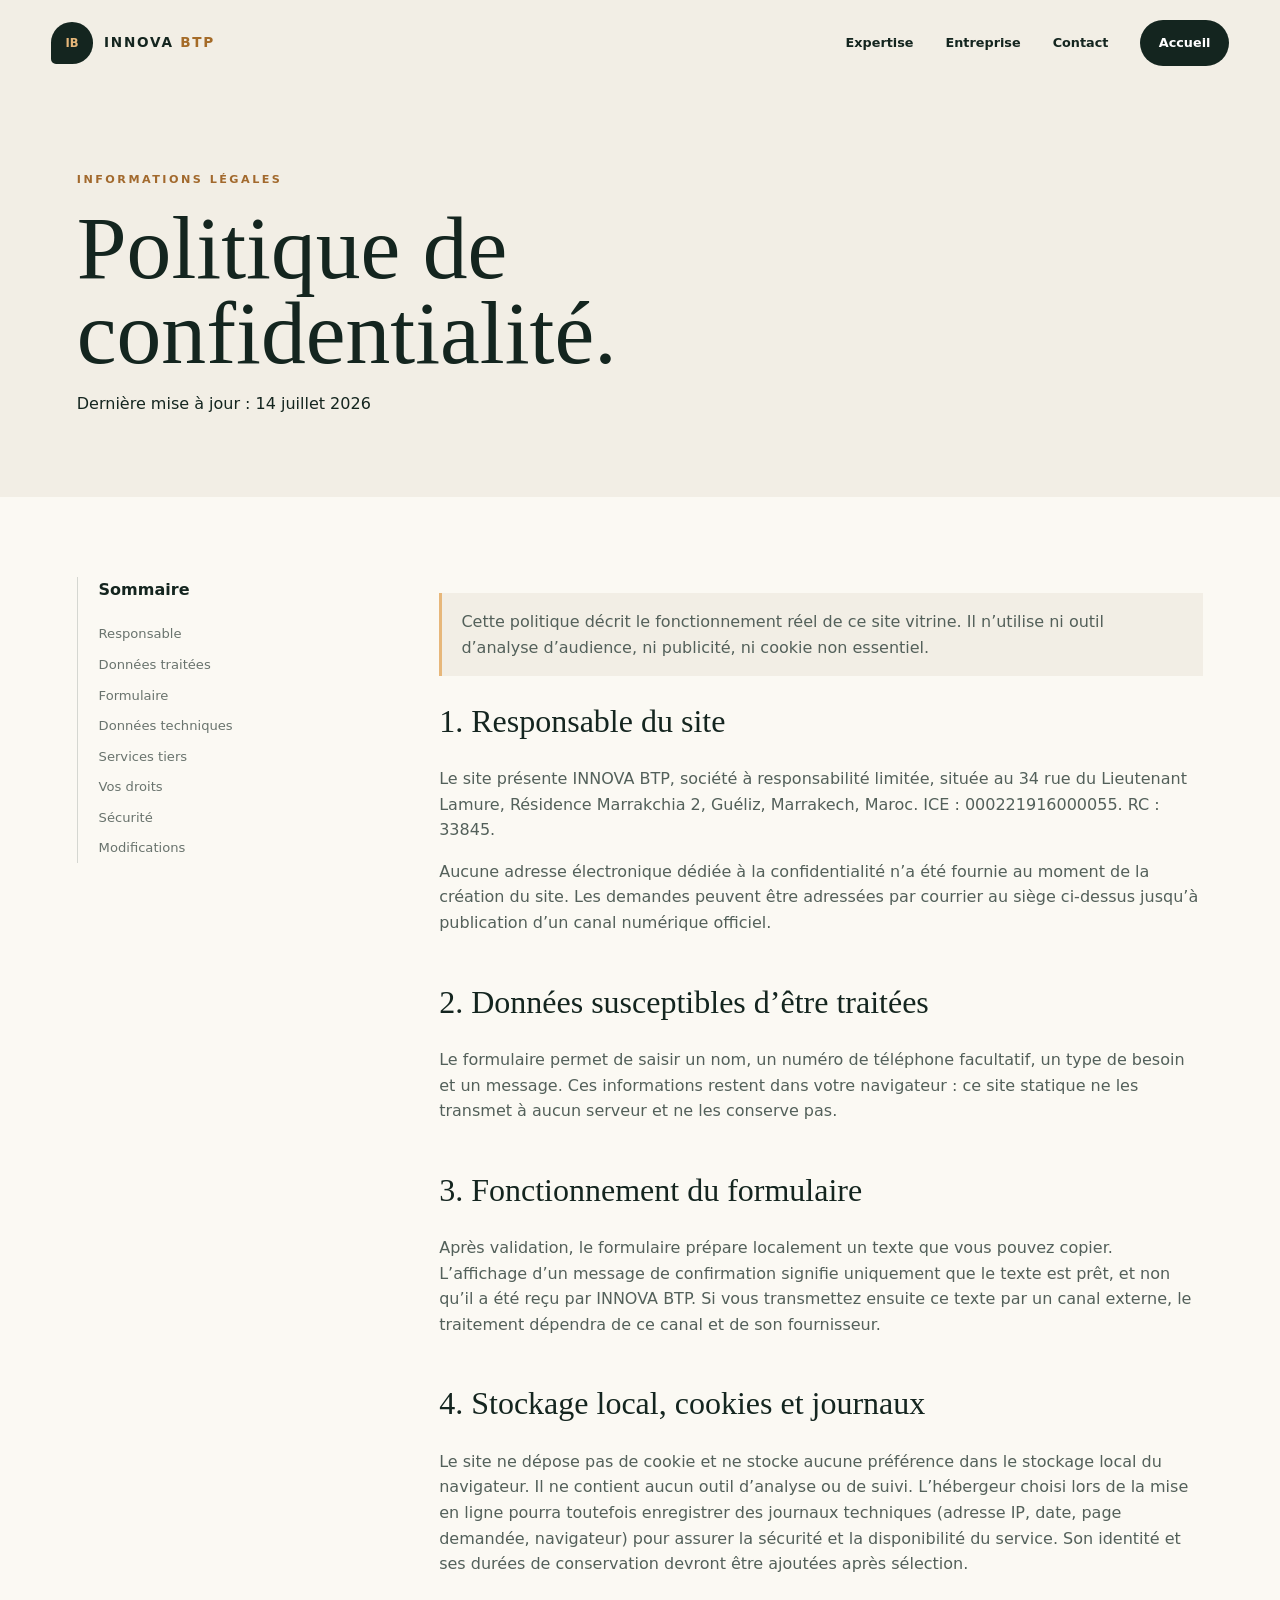
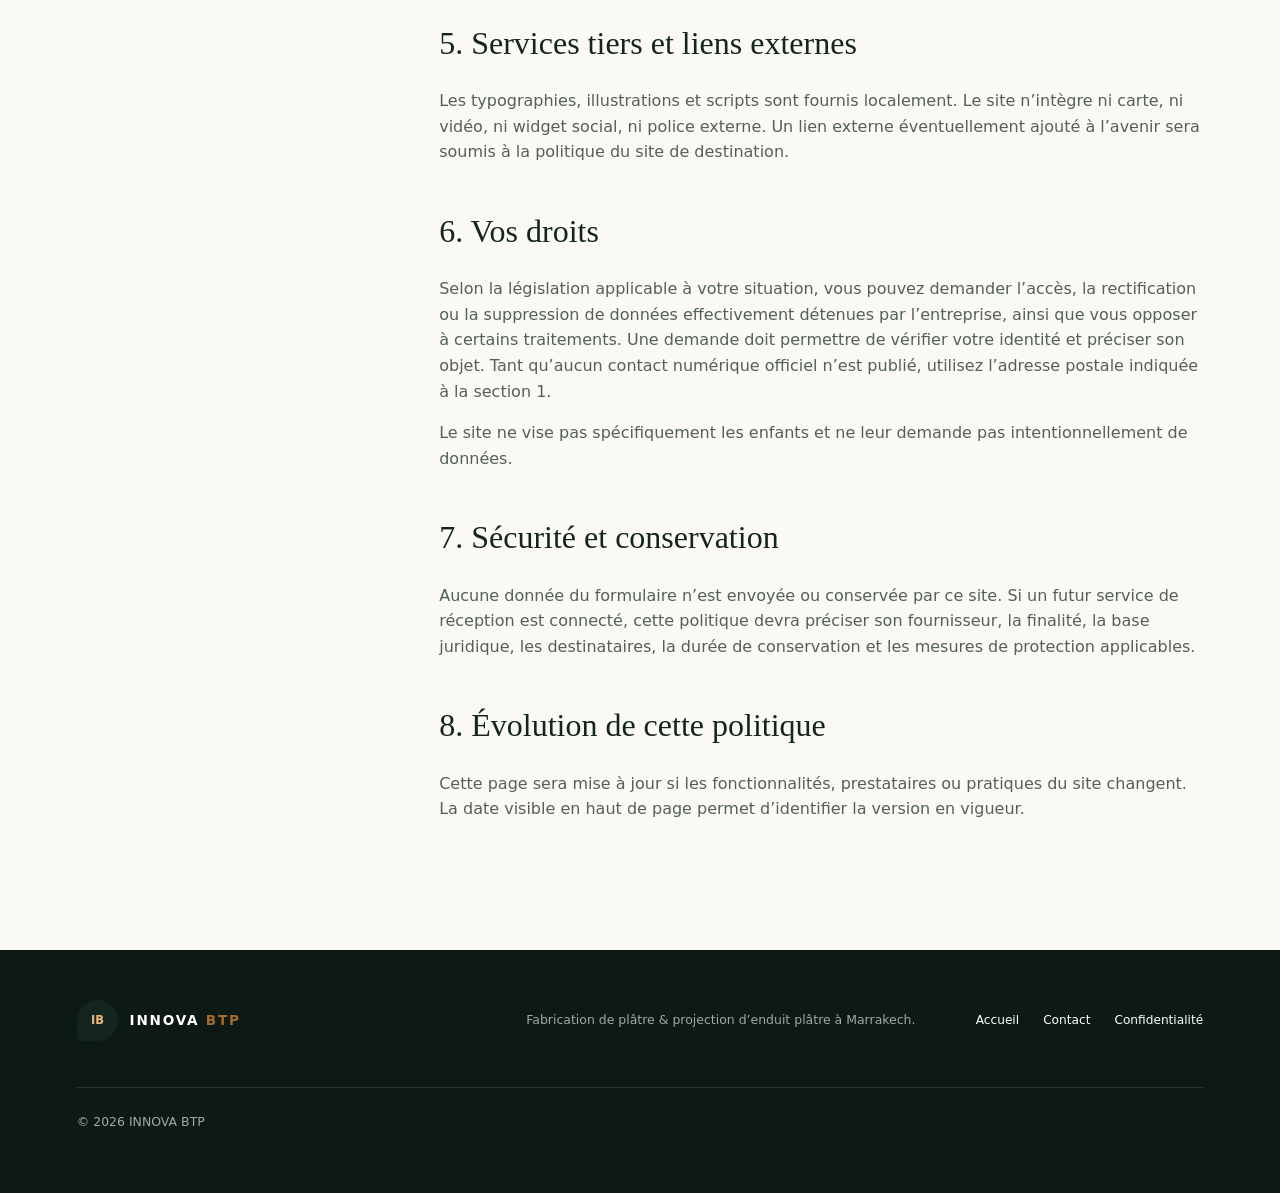
==== privacy-policy.html @ 07062263 "Add files via upload" ====
<!doctype html><html lang="fr"><head><meta charset="utf-8"><meta name="viewport" content="width=device-width,initial-scale=1"><title>Politique de confidentialité — INNOVA BTP</title><meta name="description" content="Politique de confidentialité du site vitrine INNOVA BTP."><meta name="theme-color" content="#14251f"><meta property="og:title" content="Politique de confidentialité — INNOVA BTP"><meta property="og:description" content="Informations sur le traitement des données sur le site INNOVA BTP."><meta property="og:type" content="website"><link rel="icon" href="assets/icons/favicon.svg" type="image/svg+xml"><link rel="stylesheet" href="assets/css/style.css"><link rel="stylesheet" href="assets/css/animations.css"><link rel="stylesheet" href="assets/css/responsive.css"></head><body>
<a class="skip" href="#main">Aller au contenu</a><header class="site-header scrolled" id="header"><a class="brand" href="index.html"><span class="brand-mark">IB</span><span>INNOVA <b>BTP</b></span></a><button class="menu-toggle" aria-expanded="false" aria-controls="nav"><span></span><span></span><span></span><span class="sr-only">Menu</span></button><nav id="nav"><a href="index.html#expertise">Expertise</a><a href="index.html#entreprise">Entreprise</a><a href="index.html#contact">Contact</a><a class="nav-cta" href="index.html">Accueil</a></nav></header>
<main id="main"><section class="legal-hero"><p class="eyebrow">Informations légales</p><h1>Politique de<br>confidentialité.</h1><p>Dernière mise à jour&nbsp;: 14 juillet 2026</p></section><div class="legal-layout"><aside class="toc" aria-label="Sommaire"><strong>Sommaire</strong><a href="#responsable">Responsable</a><a href="#donnees">Données traitées</a><a href="#formulaire">Formulaire</a><a href="#technique">Données techniques</a><a href="#tiers">Services tiers</a><a href="#droits">Vos droits</a><a href="#securite">Sécurité</a><a href="#modifications">Modifications</a></aside><article class="legal-content">
<p class="notice">Cette politique décrit le fonctionnement réel de ce site vitrine. Il n’utilise ni outil d’analyse d’audience, ni publicité, ni cookie non essentiel.</p>
<section id="responsable"><h2>1. Responsable du site</h2><p>Le site présente INNOVA BTP, société à responsabilité limitée, située au 34 rue du Lieutenant Lamure, Résidence Marrakchia 2, Guéliz, Marrakech, Maroc. ICE&nbsp;: 000221916000055. RC&nbsp;: 33845.</p><p>Aucune adresse électronique dédiée à la confidentialité n’a été fournie au moment de la création du site. Les demandes peuvent être adressées par courrier au siège ci-dessus jusqu’à publication d’un canal numérique officiel.</p></section>
<section id="donnees"><h2>2. Données susceptibles d’être traitées</h2><p>Le formulaire permet de saisir un nom, un numéro de téléphone facultatif, un type de besoin et un message. Ces informations restent dans votre navigateur&nbsp;: ce site statique ne les transmet à aucun serveur et ne les conserve pas.</p></section>
<section id="formulaire"><h2>3. Fonctionnement du formulaire</h2><p>Après validation, le formulaire prépare localement un texte que vous pouvez copier. L’affichage d’un message de confirmation signifie uniquement que le texte est prêt, et non qu’il a été reçu par INNOVA BTP. Si vous transmettez ensuite ce texte par un canal externe, le traitement dépendra de ce canal et de son fournisseur.</p></section>
<section id="technique"><h2>4. Stockage local, cookies et journaux</h2><p>Le site ne dépose pas de cookie et ne stocke aucune préférence dans le stockage local du navigateur. Il ne contient aucun outil d’analyse ou de suivi. L’hébergeur choisi lors de la mise en ligne pourra toutefois enregistrer des journaux techniques (adresse IP, date, page demandée, navigateur) pour assurer la sécurité et la disponibilité du service. Son identité et ses durées de conservation devront être ajoutées après sélection.</p></section>
<section id="tiers"><h2>5. Services tiers et liens externes</h2><p>Les typographies, illustrations et scripts sont fournis localement. Le site n’intègre ni carte, ni vidéo, ni widget social, ni police externe. Un lien externe éventuellement ajouté à l’avenir sera soumis à la politique du site de destination.</p></section>
<section id="droits"><h2>6. Vos droits</h2><p>Selon la législation applicable à votre situation, vous pouvez demander l’accès, la rectification ou la suppression de données effectivement détenues par l’entreprise, ainsi que vous opposer à certains traitements. Une demande doit permettre de vérifier votre identité et préciser son objet. Tant qu’aucun contact numérique officiel n’est publié, utilisez l’adresse postale indiquée à la section 1.</p><p>Le site ne vise pas spécifiquement les enfants et ne leur demande pas intentionnellement de données.</p></section>
<section id="securite"><h2>7. Sécurité et conservation</h2><p>Aucune donnée du formulaire n’est envoyée ou conservée par ce site. Si un futur service de réception est connecté, cette politique devra préciser son fournisseur, la finalité, la base juridique, les destinataires, la durée de conservation et les mesures de protection applicables.</p></section>
<section id="modifications"><h2>8. Évolution de cette politique</h2><p>Cette page sera mise à jour si les fonctionnalités, prestataires ou pratiques du site changent. La date visible en haut de page permet d’identifier la version en vigueur.</p></section>
</article></div></main><footer><a class="brand" href="index.html"><span class="brand-mark">IB</span><span>INNOVA <b>BTP</b></span></a><p>Fabrication de plâtre & projection d’enduit plâtre à Marrakech.</p><div class="footer-links"><a href="index.html">Accueil</a><a href="index.html#contact">Contact</a><a href="privacy-policy.html" aria-current="page">Confidentialité</a></div><p class="copyright">© <span id="year"></span> INNOVA BTP</p></footer><button class="to-top" aria-label="Retour en haut">↑</button><script src="assets/js/main.js" defer></script><script src="assets/js/animations.js" defer></script></body></html>
---- assets/css/style.css ----
:root{--ink:#14251f;--ink2:#1d332b;--cream:#f2eee5;--paper:#fbf9f3;--sand:#e7b77a;--sage:#9eb19f;--muted:#69736d;--line:rgba(20,37,31,.16);--radius:1.25rem;--shadow:0 24px 70px rgba(20,37,31,.12);--section:clamp(5rem,10vw,9rem);--ease:cubic-bezier(.22,1,.36,1)}
*{box-sizing:border-box}html{scroll-behavior:smooth;scroll-padding-top:6rem}body{margin:0;background:var(--paper);color:var(--ink);font-family:Inter,ui-sans-serif,system-ui,-apple-system,"Segoe UI",sans-serif;line-height:1.6;overflow-x:hidden}body.menu-open{overflow:hidden}a{color:inherit}button,input,select,textarea{font:inherit}img,svg{display:block;max-width:100%}.sr-only{position:absolute;width:1px;height:1px;padding:0;margin:-1px;overflow:hidden;clip:rect(0,0,0,0);white-space:nowrap;border:0}.skip{position:fixed;z-index:1000;left:1rem;top:-5rem;background:#fff;padding:.8rem 1rem}.skip:focus{top:1rem}a:focus-visible,button:focus-visible,input:focus-visible,select:focus-visible,textarea:focus-visible{outline:3px solid var(--sand);outline-offset:4px}
.site-header{position:fixed;z-index:100;inset:0 0 auto;display:flex;align-items:center;justify-content:space-between;padding:1.25rem clamp(1.25rem,4vw,4.5rem);transition:.4s var(--ease)}.site-header.scrolled{padding-top:.75rem;padding-bottom:.75rem;background:rgba(251,249,243,.9);backdrop-filter:blur(18px);box-shadow:0 1px var(--line)}.brand{display:inline-flex;align-items:center;gap:.7rem;text-decoration:none;font-size:.85rem;font-weight:700;letter-spacing:.13em}.brand b{color:#a56b28}.brand-mark{display:grid;place-items:center;width:2.6rem;height:2.6rem;border-radius:50% 50% 50% 12%;background:var(--ink);color:var(--sand);font-size:.72rem;letter-spacing:0}.site-header nav{display:flex;align-items:center;gap:clamp(1.25rem,2.5vw,2.75rem)}.site-header nav a{text-decoration:none;font-size:.8rem;font-weight:650;position:relative}.site-header nav a:not(.nav-cta):after{content:"";position:absolute;inset:auto 0 -.45rem;height:1px;background:var(--ink);transform:scaleX(0);transform-origin:right;transition:.35s}.site-header nav a:hover:after{transform:scaleX(1);transform-origin:left}.nav-cta{background:var(--ink);color:#fff;padding:.8rem 1.15rem;border-radius:999px}.mobile-legal{display:none}.menu-toggle{display:none;background:none;border:0;padding:.6rem}.menu-toggle span:not(.sr-only){display:block;width:24px;height:2px;background:var(--ink);margin:5px;transition:.3s}
.hero{min-height:100svh;position:relative;display:grid;grid-template-columns:1.1fr .9fr;align-items:center;padding:9rem clamp(1.25rem,6vw,7rem) 5rem;overflow:hidden;background:linear-gradient(125deg,var(--paper),var(--cream))}.hero-grid{position:absolute;inset:0;background-image:linear-gradient(var(--line) 1px,transparent 1px),linear-gradient(90deg,var(--line) 1px,transparent 1px);background-size:70px 70px;mask-image:linear-gradient(to right,#000,transparent 75%);opacity:.35}.hero-copy{position:relative;z-index:2;max-width:780px}.eyebrow,.section-tag{font-size:.7rem;text-transform:uppercase;letter-spacing:.22em;font-weight:750}.eyebrow{color:#a2692d}.hero h1,.display{font-family:Georgia,"Times New Roman",serif;font-weight:400;letter-spacing:-.055em;line-height:.92}.hero h1{font-size:clamp(3.5rem,7.4vw,8.5rem);margin:1rem 0 1.8rem}.hero h1 em,.display span{font-weight:400;color:#a2692d}.hero-lead{font-size:clamp(1rem,1.4vw,1.25rem);max-width:620px;color:var(--muted)}.hero-actions{display:flex;align-items:center;gap:1.5rem;margin-top:2.5rem}.button{border:0;display:inline-flex;align-items:center;justify-content:center;gap:1rem;text-decoration:none;font-weight:700;font-size:.83rem;cursor:pointer;min-height:3.3rem;border-radius:999px;transition:.35s var(--ease)}.button.primary{padding:0 1.5rem;color:#fff;background:var(--ink);box-shadow:0 12px 30px rgba(20,37,31,.2)}.button.primary:hover{background:#a2692d;transform:translateY(-3px)}.button.text:hover{gap:1.4rem}.hero-visual{position:relative;z-index:1;display:grid;place-items:center}.arch{width:min(32vw,470px);aspect-ratio:.75;border-radius:50% 50% 1rem 1rem;background:var(--ink);padding:clamp(1.2rem,2vw,2rem);position:relative;box-shadow:var(--shadow)}.arch-inner{height:100%;border-radius:50% 50% .4rem .4rem;background:linear-gradient(155deg,#cbbda7,#f1eadd 46%,#a8957c);position:relative;overflow:hidden}.arch-inner:before{content:"";position:absolute;width:130%;height:45%;bottom:-8%;left:-15%;background:linear-gradient(10deg,#e8e0d3,#b2a28e);transform:skewY(-6deg)}.arch-inner:after{content:"";position:absolute;inset:9% 12% 18%;border:1px solid rgba(20,37,31,.22);border-radius:50% 50% 0 0;box-shadow:inset 20px 0 rgba(255,255,255,.13)}.material-card{position:absolute;right:-15%;bottom:10%;background:rgba(251,249,243,.92);backdrop-filter:blur(15px);padding:1.3rem 1.5rem;min-width:190px;box-shadow:var(--shadow);border-radius:.8rem}.material-card span{font:italic 1rem Georgia;color:#a2692d}.material-card strong,.material-card small{display:block}.material-card strong{margin-top:.6rem}.material-card small{color:var(--muted)}.orb{position:absolute;border-radius:50%;filter:blur(2px)}.orb-one{width:15rem;height:15rem;background:rgba(231,183,122,.25);right:30%;top:10%}.orb-two{width:9rem;height:9rem;border:1px solid var(--sage);right:3%;bottom:12%}.scroll-cue{position:absolute;bottom:2rem;left:clamp(1.25rem,4vw,4.5rem);font-size:.65rem;letter-spacing:.18em;text-transform:uppercase;display:flex;align-items:center;gap:.8rem;transform:rotate(-90deg);transform-origin:left}.scroll-cue span{width:38px;height:1px;background:var(--ink)}
.marquee{overflow:hidden;background:var(--ink);color:#fff;padding:1rem 0;white-space:nowrap}.marquee div{display:inline-block;font-size:.72rem;letter-spacing:.17em;animation:marquee 25s linear infinite}.marquee i{color:var(--sand);padding:0 2rem}.section{padding:var(--section) clamp(1.25rem,6vw,7rem)}.intro{display:grid;grid-template-columns:minmax(120px,.35fr) 1fr;gap:4rem}.display{font-size:clamp(2.8rem,6vw,6.5rem);margin:0;max-width:1100px}.intro-grid{display:grid;grid-template-columns:1fr 1fr;gap:clamp(2rem,6vw,7rem);margin-top:4rem;max-width:1000px}.intro-grid p{margin:0;color:var(--muted)}.intro-grid .lead{font-size:clamp(1.15rem,1.7vw,1.5rem);color:var(--ink)}.expertise{background:var(--cream)}.section-head{display:flex;justify-content:space-between;align-items:end;margin-bottom:3rem}.section-head h2{font:400 clamp(2rem,4vw,4.5rem) Georgia;margin:0;max-width:650px}.service-grid{display:grid;grid-template-columns:1fr 1fr;gap:1.4rem}.service-card{min-height:570px;padding:clamp(1.6rem,3vw,3rem);background:var(--paper);border-radius:var(--radius);position:relative;overflow:hidden;transform-style:preserve-3d}.service-card.dark{background:var(--ink);color:#fff}.service-no{position:absolute;right:2rem;top:1.5rem;color:var(--muted);font:italic 1rem Georgia}.service-card svg{height:240px;margin:1.5rem auto;fill:none;stroke:currentColor;stroke-width:1.2}.service-card svg .accent{stroke:#bd7d35;stroke-width:3}.service-card h3{font:400 clamp(1.8rem,3vw,3.2rem) Georgia;margin:1rem 0}.service-card p{max-width:520px;color:var(--muted)}.service-card.dark p{color:#bdc5c1}.service-card a{text-decoration:none;font-size:.8rem;font-weight:700;display:inline-flex;gap:1rem;margin-top:1rem}.process{background:var(--ink);color:#fff;display:grid;grid-template-columns:.8fr 1.2fr;gap:clamp(3rem,8vw,10rem)}.process .section-tag{color:var(--sand)}.process-copy p{color:#aeb8b3;max-width:500px}.steps{list-style:none;padding:0;margin:0}.steps li{display:grid;grid-template-columns:70px 1fr;gap:1rem;padding:1.8rem 0;border-top:1px solid rgba(255,255,255,.16)}.steps li:last-child{border-bottom:1px solid rgba(255,255,255,.16)}.steps li>span{font:italic 1rem Georgia;color:var(--sand)}.steps h3{margin:0;font:400 1.5rem Georgia}.steps p{margin:.3rem 0 0;color:#aeb8b3}.identity{background:var(--sand)}.identity-card{background:var(--paper);padding:clamp(2rem,5vw,5rem);border-radius:var(--radius)}.identity-card h2{font:400 clamp(2.4rem,5vw,5rem) Georgia;max-width:800px;line-height:1;margin:.8rem 0 4rem}.identity-card dl{display:grid;grid-template-columns:repeat(4,1fr);margin:0;border-top:1px solid var(--line)}.identity-card dl div{padding:1.5rem 1rem 0 0}.identity-card dt{font-size:.7rem;text-transform:uppercase;letter-spacing:.15em;color:var(--muted)}.identity-card dd{margin:.5rem 0 0;font-weight:750}.faq{display:grid;grid-template-columns:.75fr 1.25fr;gap:clamp(3rem,7vw,8rem)}.accordion article{border-top:1px solid var(--line)}.accordion article:last-child{border-bottom:1px solid var(--line)}.accordion button{width:100%;display:flex;justify-content:space-between;align-items:center;text-align:left;padding:1.6rem 0;background:none;border:0;color:var(--ink);font-size:1.05rem;font-weight:700;cursor:pointer}.accordion button i{font:400 1.5rem Georgia;transition:.3s}.accordion button[aria-expanded=true] i{transform:rotate(45deg)}.answer{display:grid;grid-template-rows:0fr;transition:.4s var(--ease)}.answer p{overflow:hidden;margin:0;color:var(--muted)}.accordion button[aria-expanded=true]+.answer{grid-template-rows:1fr}.accordion button[aria-expanded=true]+.answer p{padding-bottom:1.5rem}.contact{background:#a2692d;color:#fff;padding:var(--section) clamp(1.25rem,6vw,7rem);display:grid;grid-template-columns:.85fr 1.15fr;gap:clamp(3rem,8vw,9rem)}.contact h2{font:400 clamp(3rem,6vw,6rem) Georgia;line-height:.95;margin:1rem 0 2rem}.contact-copy>p{max-width:530px;color:#f0dec9}.contact address{font-style:normal;margin-top:3rem}.contact form{display:grid;grid-template-columns:1fr 1fr;gap:1.3rem;background:var(--paper);color:var(--ink);padding:clamp(1.5rem,4vw,3rem);border-radius:var(--radius)}.field{display:flex;flex-direction:column;gap:.45rem}.field.full,.button.full,.form-status{grid-column:1/-1}.field label{font-size:.75rem;font-weight:750}.field input,.field select,.field textarea{width:100%;border:0;border-bottom:1px solid var(--line);background:transparent;padding:.8rem .2rem;color:var(--ink);border-radius:0}.field textarea{resize:vertical}.field small{color:#a13d2d;min-height:1em;font-size:.7rem}.field.invalid input,.field.invalid select,.field.invalid textarea{border-color:#a13d2d}.consent{display:grid;grid-template-columns:auto 1fr;align-items:start}.consent input{width:1.1rem;height:1.1rem;margin-top:.15rem}.consent small{grid-column:2}.button.light{background:var(--ink);color:#fff}.form-status{font-size:.82rem;white-space:pre-wrap}footer{background:#0c1915;color:#fff;padding:3rem clamp(1.25rem,6vw,7rem);display:grid;grid-template-columns:1fr 1fr auto;gap:2rem;align-items:center}footer>p{color:#9eaaa4;font-size:.78rem}.footer-links{display:flex;gap:1.5rem}.footer-links a{font-size:.76rem;text-decoration:none}.copyright{grid-column:1/-1;padding-top:1.5rem;border-top:1px solid rgba(255,255,255,.12)}.to-top{position:fixed;z-index:50;right:1.2rem;bottom:1.2rem;width:3rem;height:3rem;border-radius:50%;border:0;background:var(--ink);color:#fff;opacity:0;transform:translateY(1rem);pointer-events:none;transition:.3s}.to-top.visible{opacity:1;transform:none;pointer-events:auto}
.legal-hero{padding:10rem clamp(1.25rem,6vw,7rem) 4rem;background:var(--cream)}.legal-hero h1{font:400 clamp(3rem,7vw,7rem) Georgia;line-height:.95;margin:1rem 0}.legal-layout{display:grid;grid-template-columns:260px minmax(0,780px);gap:clamp(3rem,8vw,9rem);padding:5rem clamp(1.25rem,6vw,7rem);justify-content:center}.toc{position:sticky;top:7rem;align-self:start;border-left:1px solid var(--line);padding-left:1.3rem}.toc strong{display:block;margin-bottom:1rem}.toc a{display:block;text-decoration:none;color:var(--muted);font-size:.82rem;padding:.3rem 0}.legal-content section{margin-bottom:3rem}.legal-content h2{font:400 2rem Georgia;line-height:1.15}.legal-content p,.legal-content li{color:#53605a}.notice{padding:1rem 1.2rem;background:var(--cream);border-left:3px solid var(--sand)}
---- assets/css/animations.css ----
.loader{position:fixed;z-index:999;inset:0;display:grid;place-items:center;background:var(--ink);color:var(--sand);transition:.7s var(--ease)}.loader span{font:italic 2rem Georgia;animation:pulse 1s infinite alternate}.loaded .loader{opacity:0;visibility:hidden}.reveal{opacity:0;transform:translateY(30px);transition:opacity .8s var(--ease),transform .8s var(--ease)}.reveal.visible{opacity:1;transform:none}.split-title{opacity:0;transform:translateY(35px);transition:1s .15s var(--ease)}.loaded .split-title{opacity:1;transform:none}.arch{animation:float 7s ease-in-out infinite}.orb-one{animation:drift 9s ease-in-out infinite alternate}.material-card{animation:float 5s 1s ease-in-out infinite}.steps li.visible{transition-delay:calc(var(--i,0)*.09s)}@keyframes pulse{to{opacity:.35;transform:scale(.92)}}@keyframes float{50%{transform:translateY(-12px)}}@keyframes drift{to{transform:translate(30px,20px) scale(1.1)}}@keyframes marquee{to{transform:translateX(-50%)}}
@media(prefers-reduced-motion:reduce){html{scroll-behavior:auto}*,*:before,*:after{animation-duration:.01ms!important;animation-iteration-count:1!important;transition-duration:.01ms!important}.reveal{opacity:1;transform:none}}
@media print{.site-header,.to-top,.toc,footer{display:none!important}.legal-hero,.legal-layout{padding:1rem;display:block}.legal-content{max-width:none;color:#000}.legal-content section{break-inside:avoid}}
---- assets/css/responsive.css ----
@media(max-width:900px){.site-header{padding:1rem 1.25rem}.menu-toggle{display:block;z-index:2}.site-header nav{position:fixed;inset:0;background:var(--paper);display:flex;flex-direction:column;justify-content:center;gap:2rem;transform:translateX(100%);transition:.5s var(--ease)}.site-header nav.open{transform:none}.site-header nav a{font:400 2rem Georgia}.mobile-legal{display:block}.menu-toggle[aria-expanded=true] span:nth-child(1){transform:translateY(7px) rotate(45deg)}.menu-toggle[aria-expanded=true] span:nth-child(2){opacity:0}.menu-toggle[aria-expanded=true] span:nth-child(3){transform:translateY(-7px) rotate(-45deg)}.hero{grid-template-columns:1fr;padding-top:8rem}.hero-copy{align-self:end}.hero-visual{position:absolute;right:-7rem;top:18%;opacity:.32}.arch{width:52vw}.hero h1{max-width:750px}.intro,.process,.faq,.contact{grid-template-columns:1fr}.identity-card dl{grid-template-columns:1fr 1fr}.legal-layout{grid-template-columns:1fr}.toc{position:static}.section-head{display:block}.section-head h2{margin-top:1rem}footer{grid-template-columns:1fr 1fr}.footer-links{justify-content:flex-end}}
@media(max-width:640px){.hero{min-height:92svh}.hero h1{font-size:clamp(3.4rem,16vw,5rem)}.hero-actions{align-items:flex-start;flex-direction:column}.hero-visual{top:23%;right:-6rem}.arch{width:70vw}.material-card{display:none}.scroll-cue{display:none}.section{padding-left:1.15rem;padding-right:1.15rem}.intro{gap:2rem}.intro-grid,.service-grid{grid-template-columns:1fr}.service-card{min-height:auto}.service-card svg{height:170px}.process{padding-left:1.15rem;padding-right:1.15rem}.identity-card dl{grid-template-columns:1fr}.identity-card dl div{border-bottom:1px solid var(--line);padding-bottom:1rem}.contact{padding-left:1.15rem;padding-right:1.15rem}.contact form{grid-template-columns:1fr}.field{grid-column:1/-1}footer{grid-template-columns:1fr}.footer-links{justify-content:flex-start;flex-wrap:wrap}.legal-hero,.legal-layout{padding-left:1.15rem;padding-right:1.15rem}.toc{display:none}}
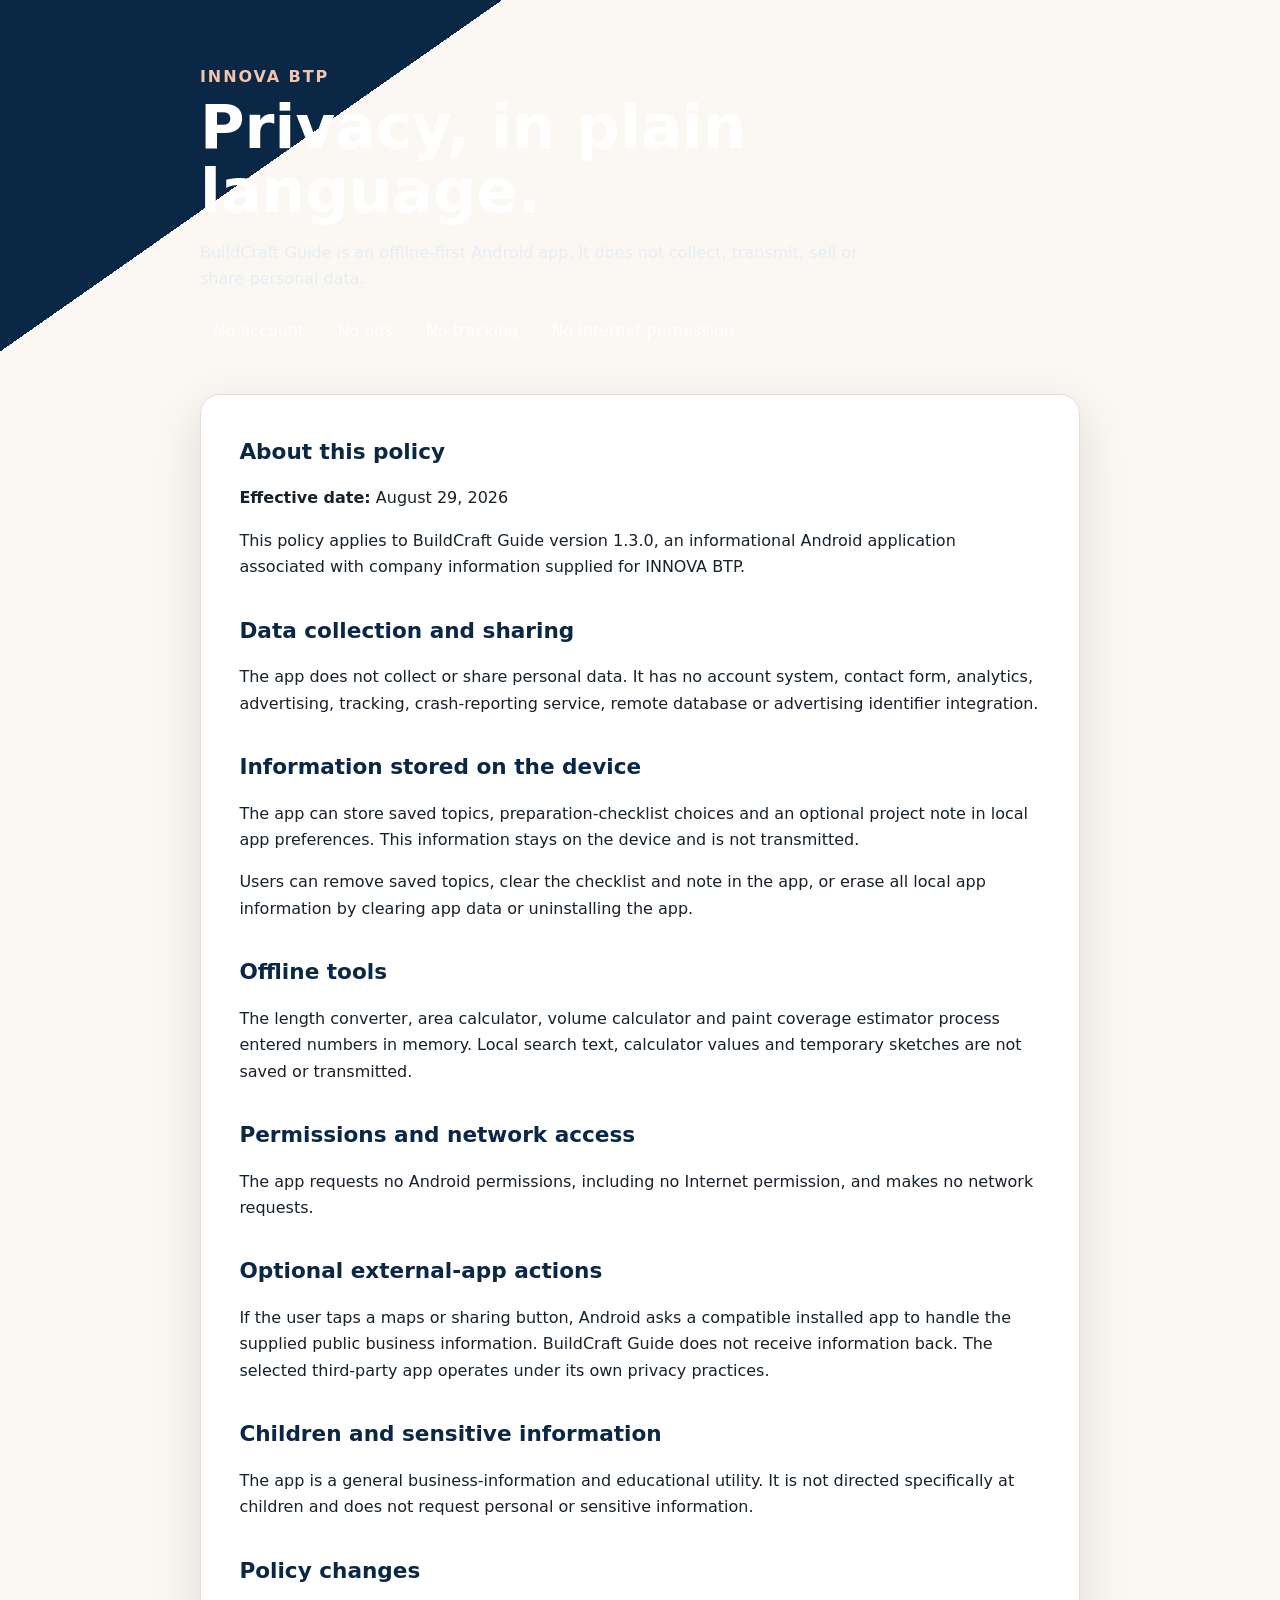
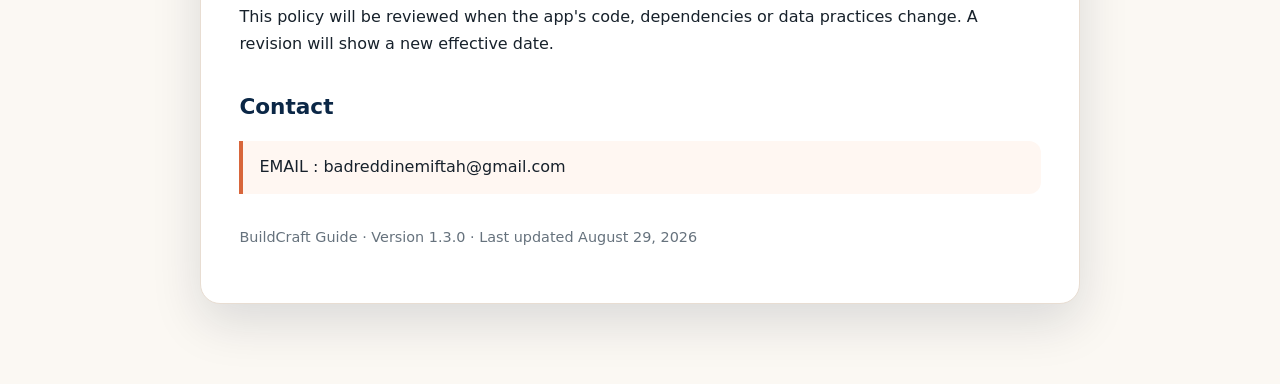
==== commit ca799261: "Update privacy-policy.html" ====
--- a/privacy-policy.html
+++ b/privacy-policy.html
@@ -1,13 +1,34 @@
-<!doctype html><html lang="fr"><head><meta charset="utf-8"><meta name="viewport" content="width=device-width,initial-scale=1"><title>Politique de confidentialité — INNOVA BTP</title><meta name="description" content="Politique de confidentialité du site vitrine INNOVA BTP."><meta name="theme-color" content="#14251f"><meta property="og:title" content="Politique de confidentialité — INNOVA BTP"><meta property="og:description" content="Informations sur le traitement des données sur le site INNOVA BTP."><meta property="og:type" content="website"><link rel="icon" href="assets/icons/favicon.svg" type="image/svg+xml"><link rel="stylesheet" href="assets/css/style.css"><link rel="stylesheet" href="assets/css/animations.css"><link rel="stylesheet" href="assets/css/responsive.css"></head><body>
-<a class="skip" href="#main">Aller au contenu</a><header class="site-header scrolled" id="header"><a class="brand" href="index.html"><span class="brand-mark">IB</span><span>INNOVA <b>BTP</b></span></a><button class="menu-toggle" aria-expanded="false" aria-controls="nav"><span></span><span></span><span></span><span class="sr-only">Menu</span></button><nav id="nav"><a href="index.html#expertise">Expertise</a><a href="index.html#entreprise">Entreprise</a><a href="index.html#contact">Contact</a><a class="nav-cta" href="index.html">Accueil</a></nav></header>
-<main id="main"><section class="legal-hero"><p class="eyebrow">Informations légales</p><h1>Politique de<br>confidentialité.</h1><p>Dernière mise à jour&nbsp;: 14 juillet 2026</p></section><div class="legal-layout"><aside class="toc" aria-label="Sommaire"><strong>Sommaire</strong><a href="#responsable">Responsable</a><a href="#donnees">Données traitées</a><a href="#formulaire">Formulaire</a><a href="#technique">Données techniques</a><a href="#tiers">Services tiers</a><a href="#droits">Vos droits</a><a href="#securite">Sécurité</a><a href="#modifications">Modifications</a></aside><article class="legal-content">
-<p class="notice">Cette politique décrit le fonctionnement réel de ce site vitrine. Il n’utilise ni outil d’analyse d’audience, ni publicité, ni cookie non essentiel.</p>
-<section id="responsable"><h2>1. Responsable du site</h2><p>Le site présente INNOVA BTP, société à responsabilité limitée, située au 34 rue du Lieutenant Lamure, Résidence Marrakchia 2, Guéliz, Marrakech, Maroc. ICE&nbsp;: 000221916000055. RC&nbsp;: 33845.</p><p>Aucune adresse électronique dédiée à la confidentialité n’a été fournie au moment de la création du site. Les demandes peuvent être adressées par courrier au siège ci-dessus jusqu’à publication d’un canal numérique officiel.</p></section>
-<section id="donnees"><h2>2. Données susceptibles d’être traitées</h2><p>Le formulaire permet de saisir un nom, un numéro de téléphone facultatif, un type de besoin et un message. Ces informations restent dans votre navigateur&nbsp;: ce site statique ne les transmet à aucun serveur et ne les conserve pas.</p></section>
-<section id="formulaire"><h2>3. Fonctionnement du formulaire</h2><p>Après validation, le formulaire prépare localement un texte que vous pouvez copier. L’affichage d’un message de confirmation signifie uniquement que le texte est prêt, et non qu’il a été reçu par INNOVA BTP. Si vous transmettez ensuite ce texte par un canal externe, le traitement dépendra de ce canal et de son fournisseur.</p></section>
-<section id="technique"><h2>4. Stockage local, cookies et journaux</h2><p>Le site ne dépose pas de cookie et ne stocke aucune préférence dans le stockage local du navigateur. Il ne contient aucun outil d’analyse ou de suivi. L’hébergeur choisi lors de la mise en ligne pourra toutefois enregistrer des journaux techniques (adresse IP, date, page demandée, navigateur) pour assurer la sécurité et la disponibilité du service. Son identité et ses durées de conservation devront être ajoutées après sélection.</p></section>
-<section id="tiers"><h2>5. Services tiers et liens externes</h2><p>Les typographies, illustrations et scripts sont fournis localement. Le site n’intègre ni carte, ni vidéo, ni widget social, ni police externe. Un lien externe éventuellement ajouté à l’avenir sera soumis à la politique du site de destination.</p></section>
-<section id="droits"><h2>6. Vos droits</h2><p>Selon la législation applicable à votre situation, vous pouvez demander l’accès, la rectification ou la suppression de données effectivement détenues par l’entreprise, ainsi que vous opposer à certains traitements. Une demande doit permettre de vérifier votre identité et préciser son objet. Tant qu’aucun contact numérique officiel n’est publié, utilisez l’adresse postale indiquée à la section 1.</p><p>Le site ne vise pas spécifiquement les enfants et ne leur demande pas intentionnellement de données.</p></section>
-<section id="securite"><h2>7. Sécurité et conservation</h2><p>Aucune donnée du formulaire n’est envoyée ou conservée par ce site. Si un futur service de réception est connecté, cette politique devra préciser son fournisseur, la finalité, la base juridique, les destinataires, la durée de conservation et les mesures de protection applicables.</p></section>
-<section id="modifications"><h2>8. Évolution de cette politique</h2><p>Cette page sera mise à jour si les fonctionnalités, prestataires ou pratiques du site changent. La date visible en haut de page permet d’identifier la version en vigueur.</p></section>
-</article></div></main><footer><a class="brand" href="index.html"><span class="brand-mark">IB</span><span>INNOVA <b>BTP</b></span></a><p>Fabrication de plâtre & projection d’enduit plâtre à Marrakech.</p><div class="footer-links"><a href="index.html">Accueil</a><a href="index.html#contact">Contact</a><a href="privacy-policy.html" aria-current="page">Confidentialité</a></div><p class="copyright">© <span id="year"></span> INNOVA BTP</p></footer><button class="to-top" aria-label="Retour en haut">↑</button><script src="assets/js/main.js" defer></script><script src="assets/js/animations.js" defer></script></body></html>
+<!doctype html>
+<html lang="en">
+<head>
+  <meta charset="utf-8">
+  <meta name="viewport" content="width=device-width,initial-scale=1">
+  <meta name="color-scheme" content="light dark">
+  <title>BuildCraft Guide Privacy Policy</title>
+  <style>
+    :root{--navy:#0b2746;--terra:#d8663b;--cream:#fbf8f3;--ink:#17212b;--muted:#66727d;--card:#fff;--line:#e8ddd2}
+    *{box-sizing:border-box}body{margin:0;background:linear-gradient(145deg,var(--navy) 0 18rem,var(--cream) 18rem);color:var(--ink);font:16px/1.65 system-ui,-apple-system,"Segoe UI",sans-serif}main{width:min(880px,calc(100% - 2rem));margin:3rem auto 5rem}.hero{color:#fff;padding:1rem 0 2.5rem}.eyebrow{color:#f3c4ac;font-weight:750;letter-spacing:.12em;text-transform:uppercase}.hero h1{font-size:clamp(2rem,7vw,3.8rem);line-height:1.05;margin:.35rem 0 1rem}.hero p{max-width:44rem;color:#e5edf4}.badge{display:inline-block;border:1px solid #ffffff55;border-radius:999px;padding:.35rem .8rem;margin:.2rem .35rem .2rem 0}.card{background:var(--card);border:1px solid var(--line);border-radius:20px;box-shadow:0 18px 50px #071a2f22;padding:clamp(1.25rem,4vw,2.4rem)}h2{color:var(--navy);font-size:1.35rem;margin:2rem 0 .4rem}h2:first-child{margin-top:0}a{color:var(--terra)}li+li{margin-top:.35rem}.note{border-left:4px solid var(--terra);background:#fff7f2;padding:.85rem 1rem;border-radius:0 12px 12px 0}.footer{color:var(--muted);font-size:.9rem;margin-top:2rem}@media(prefers-color-scheme:dark){:root{--cream:#081725;--ink:#edf3f7;--muted:#b5c0c9;--card:#10283c;--line:#294258}.card h2{color:#f2a17c}.note{background:#243447}}
+  </style>
+</head>
+<body>
+<main>
+  <header class="hero">
+    <div class="eyebrow">INNOVA BTP</div><h1>Privacy, in plain language.</h1>
+    <p>BuildCraft Guide is an offline-first Android app. It does not collect, transmit, sell or share personal data.</p>
+    <span class="badge">No account</span><span class="badge">No ads</span><span class="badge">No tracking</span><span class="badge">No internet permission</span>
+  </header>
+  <article class="card">
+    <h2>About this policy</h2><p><strong>Effective date:</strong> August 29, 2026</p><p>This policy applies to BuildCraft Guide version 1.3.0, an informational Android application associated with company information supplied for INNOVA BTP.</p>
+    <h2>Data collection and sharing</h2><p>The app does not collect or share personal data. It has no account system, contact form, analytics, advertising, tracking, crash-reporting service, remote database or advertising identifier integration.</p>
+    <h2>Information stored on the device</h2><p>The app can store saved topics, preparation-checklist choices and an optional project note in local app preferences. This information stays on the device and is not transmitted.</p><p>Users can remove saved topics, clear the checklist and note in the app, or erase all local app information by clearing app data or uninstalling the app.</p>
+    <h2>Offline tools</h2><p>The length converter, area calculator, volume calculator and paint coverage estimator process entered numbers in memory. Local search text, calculator values and temporary sketches are not saved or transmitted.</p>
+    <h2>Permissions and network access</h2><p>The app requests no Android permissions, including no Internet permission, and makes no network requests.</p>
+    <h2>Optional external-app actions</h2><p>If the user taps a maps or sharing button, Android asks a compatible installed app to handle the supplied public business information. BuildCraft Guide does not receive information back. The selected third-party app operates under its own privacy practices.</p>
+    <h2>Children and sensitive information</h2><p>The app is a general business-information and educational utility. It is not directed specifically at children and does not request personal or sensitive information.</p>
+    <h2>Policy changes</h2><p>This policy will be reviewed when the app's code, dependencies or data practices change. A revision will show a new effective date.</p>
+    <h2>Contact</h2><p class="note">EMAIL :  badreddinemiftah@gmail.com</p>
+    <p class="footer">BuildCraft Guide · Version 1.3.0 · Last updated August 29, 2026</p>
+  </article>
+</main>
+</body>
+</html>
